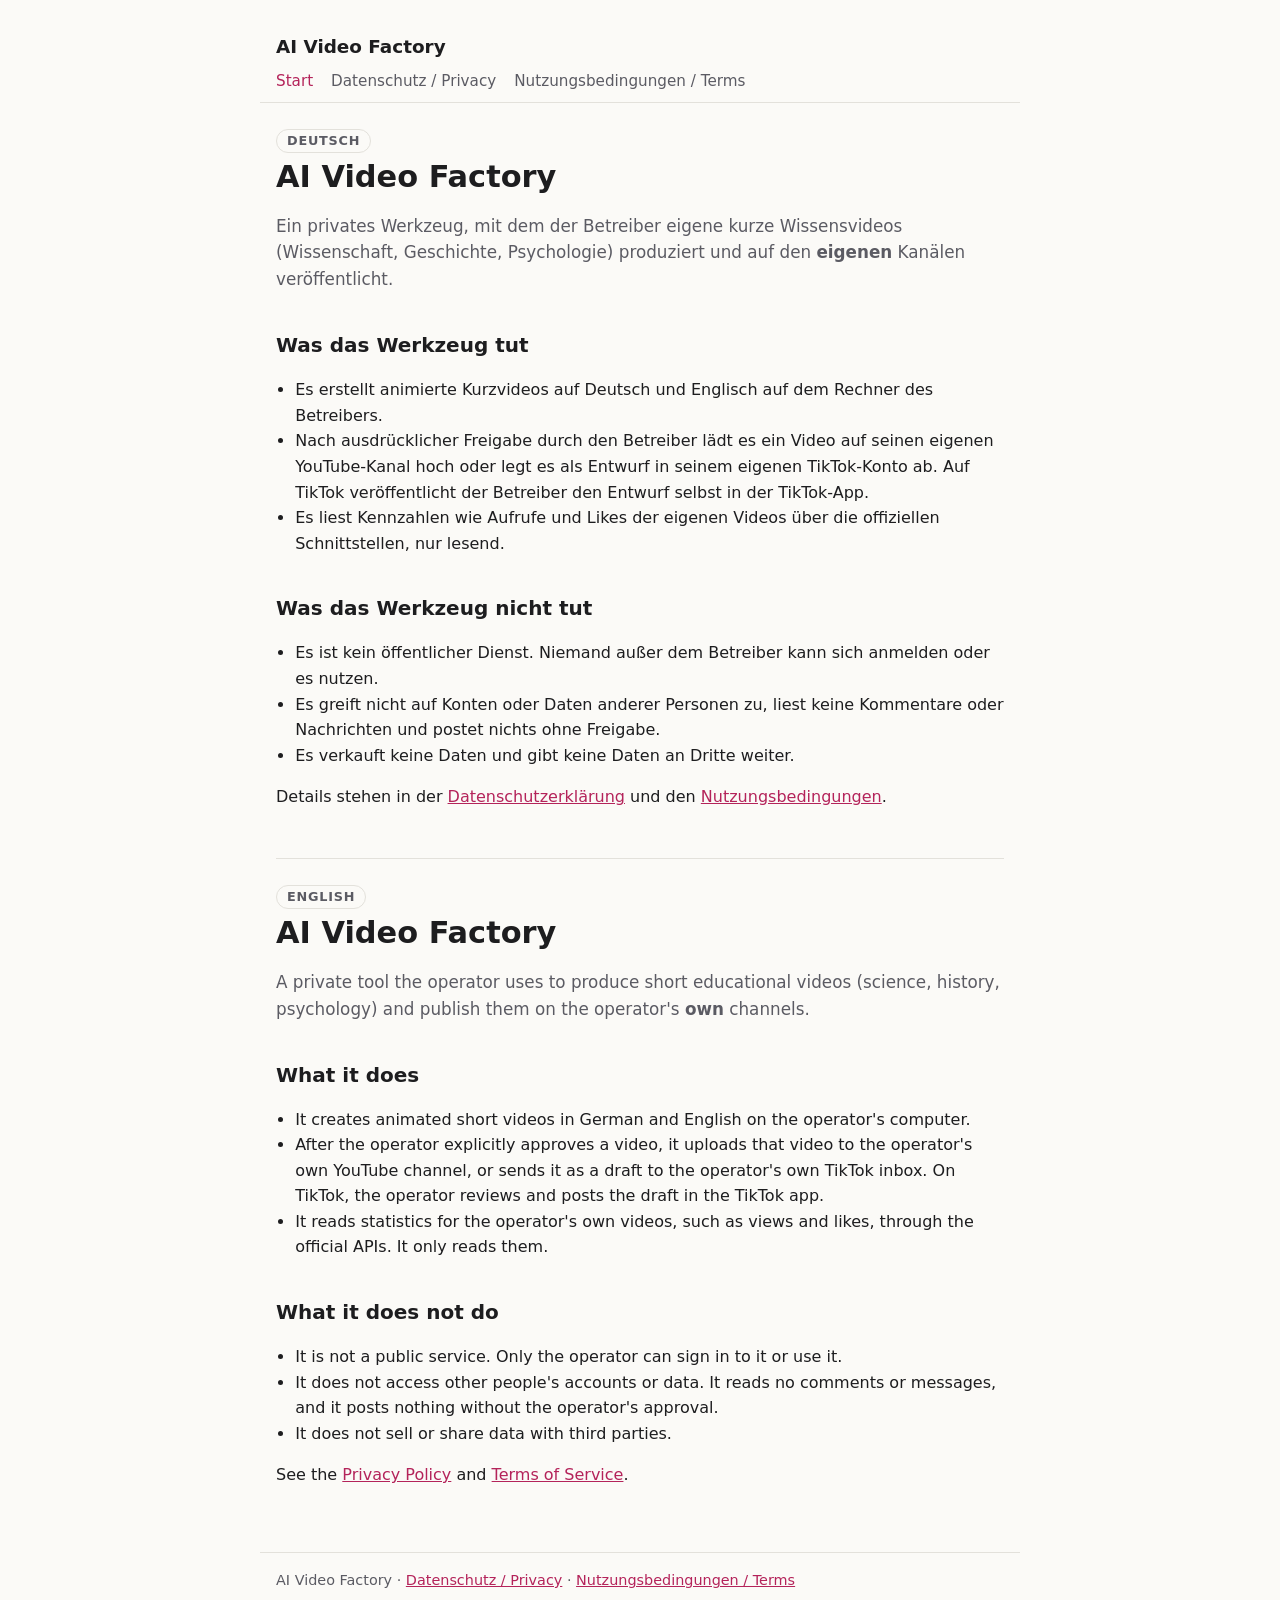
==== index.html @ d3d540ed "Website: Start, Datenschutz, Nutzungsbedingungen" ====
<!doctype html>
<html lang="de">
<head>
<meta charset="utf-8">
<meta name="robots" content="noindex, nofollow">
<meta name="viewport" content="width=device-width, initial-scale=1">
<title>AI Video Factory</title>
<meta name="description" content="AI Video Factory: a private tool for producing and publishing the operator's own short educational videos.">
<link rel="stylesheet" href="style.css">
</head>
<body>
<header>
  <a class="brand" href="index.html">AI Video Factory</a>
  <nav>
    <a href="index.html" aria-current="page">Start</a>
    <a href="privacy.html">Datenschutz / Privacy</a>
    <a href="terms.html">Nutzungsbedingungen / Terms</a>
  </nav>
</header>
<main>
  <section class="lang-block" lang="de">
    <span class="lang">Deutsch</span>
    <h1>AI Video Factory</h1>
    <p class="lead">Ein privates Werkzeug, mit dem der Betreiber eigene kurze Wissensvideos (Wissenschaft, Geschichte, Psychologie) produziert und auf den <strong>eigenen</strong> Kanälen veröffentlicht.</p>
    <h2>Was das Werkzeug tut</h2>
    <ul>
      <li>Es erstellt animierte Kurzvideos auf Deutsch und Englisch auf dem Rechner des Betreibers.</li>
      <li>Nach ausdrücklicher Freigabe durch den Betreiber lädt es ein Video auf seinen eigenen YouTube-Kanal hoch oder legt es als Entwurf in seinem eigenen TikTok-Konto ab. Auf TikTok veröffentlicht der Betreiber den Entwurf selbst in der TikTok-App.</li>
      <li>Es liest Kennzahlen wie Aufrufe und Likes der eigenen Videos über die offiziellen Schnittstellen, nur lesend.</li>
    </ul>
    <h2>Was das Werkzeug nicht tut</h2>
    <ul>
      <li>Es ist kein öffentlicher Dienst. Niemand außer dem Betreiber kann sich anmelden oder es nutzen.</li>
      <li>Es greift nicht auf Konten oder Daten anderer Personen zu, liest keine Kommentare oder Nachrichten und postet nichts ohne Freigabe.</li>
      <li>Es verkauft keine Daten und gibt keine Daten an Dritte weiter.</li>
    </ul>
    <p>Details stehen in der <a href="privacy.html">Datenschutzerklärung</a> und den <a href="terms.html">Nutzungsbedingungen</a>.</p>
  </section>

  <section class="lang-block" lang="en">
    <span class="lang">English</span>
    <h1>AI Video Factory</h1>
    <p class="lead">A private tool the operator uses to produce short educational videos (science, history, psychology) and publish them on the operator's <strong>own</strong> channels.</p>
    <h2>What it does</h2>
    <ul>
      <li>It creates animated short videos in German and English on the operator's computer.</li>
      <li>After the operator explicitly approves a video, it uploads that video to the operator's own YouTube channel, or sends it as a draft to the operator's own TikTok inbox. On TikTok, the operator reviews and posts the draft in the TikTok app.</li>
      <li>It reads statistics for the operator's own videos, such as views and likes, through the official APIs. It only reads them.</li>
    </ul>
    <h2>What it does not do</h2>
    <ul>
      <li>It is not a public service. Only the operator can sign in to it or use it.</li>
      <li>It does not access other people's accounts or data. It reads no comments or messages, and it posts nothing without the operator's approval.</li>
      <li>It does not sell or share data with third parties.</li>
    </ul>
    <p>See the <a href="privacy.html">Privacy Policy</a> and <a href="terms.html">Terms of Service</a>.</p>
  </section>
</main>
<footer>AI Video Factory · <a href="privacy.html">Datenschutz / Privacy</a> · <a href="terms.html">Nutzungsbedingungen / Terms</a></footer>
</body>
</html>
---- style.css ----
:root {
  --bg: #fbfaf7;
  --fg: #1d1d1f;
  --muted: #5b5b63;
  --line: #e3e1db;
  --accent: #b4235a;
  color-scheme: light dark;
}
@media (prefers-color-scheme: dark) {
  :root {
    --bg: #141416;
    --fg: #ececef;
    --muted: #a3a3ad;
    --line: #2d2d33;
    --accent: #f06a9b;
  }
}
* { box-sizing: border-box; }
body {
  margin: 0;
  background: var(--bg);
  color: var(--fg);
  font: 16px/1.6 system-ui, -apple-system, "Segoe UI", Roboto, sans-serif;
}
main, header, footer { max-width: 760px; margin: 0 auto; padding: 0 16px; }
header { padding-top: 32px; padding-bottom: 8px; border-bottom: 1px solid var(--line); }
header a.brand { color: var(--fg); text-decoration: none; font-weight: 700; font-size: 1.15rem; }
nav { display: flex; flex-wrap: wrap; gap: 4px 18px; margin-top: 8px; }
nav a { color: var(--muted); text-decoration: none; font-size: .95rem; }
nav a:hover, nav a[aria-current] { color: var(--accent); }
main { padding-top: 24px; padding-bottom: 48px; }
h1 { font-size: 1.9rem; line-height: 1.2; margin: .2em 0 .4em; }
h2 { font-size: 1.25rem; margin: 1.8em 0 .4em; }
h3 { font-size: 1.05rem; margin: 1.4em 0 .3em; }
a { color: var(--accent); }
p.lead { color: var(--muted); font-size: 1.05rem; }
.lang { display: inline-block; font-size: .8rem; font-weight: 600; letter-spacing: .06em; text-transform: uppercase; color: var(--muted); border: 1px solid var(--line); border-radius: 999px; padding: 1px 10px; }
section.lang-block + section.lang-block { margin-top: 48px; padding-top: 24px; border-top: 1px solid var(--line); }
ul { padding-left: 1.2em; }
footer { padding-top: 16px; padding-bottom: 32px; border-top: 1px solid var(--line); color: var(--muted); font-size: .9rem; }
.placeholder { background: #ffe9a8; color: #3b2f00; padding: 0 4px; border-radius: 3px; }
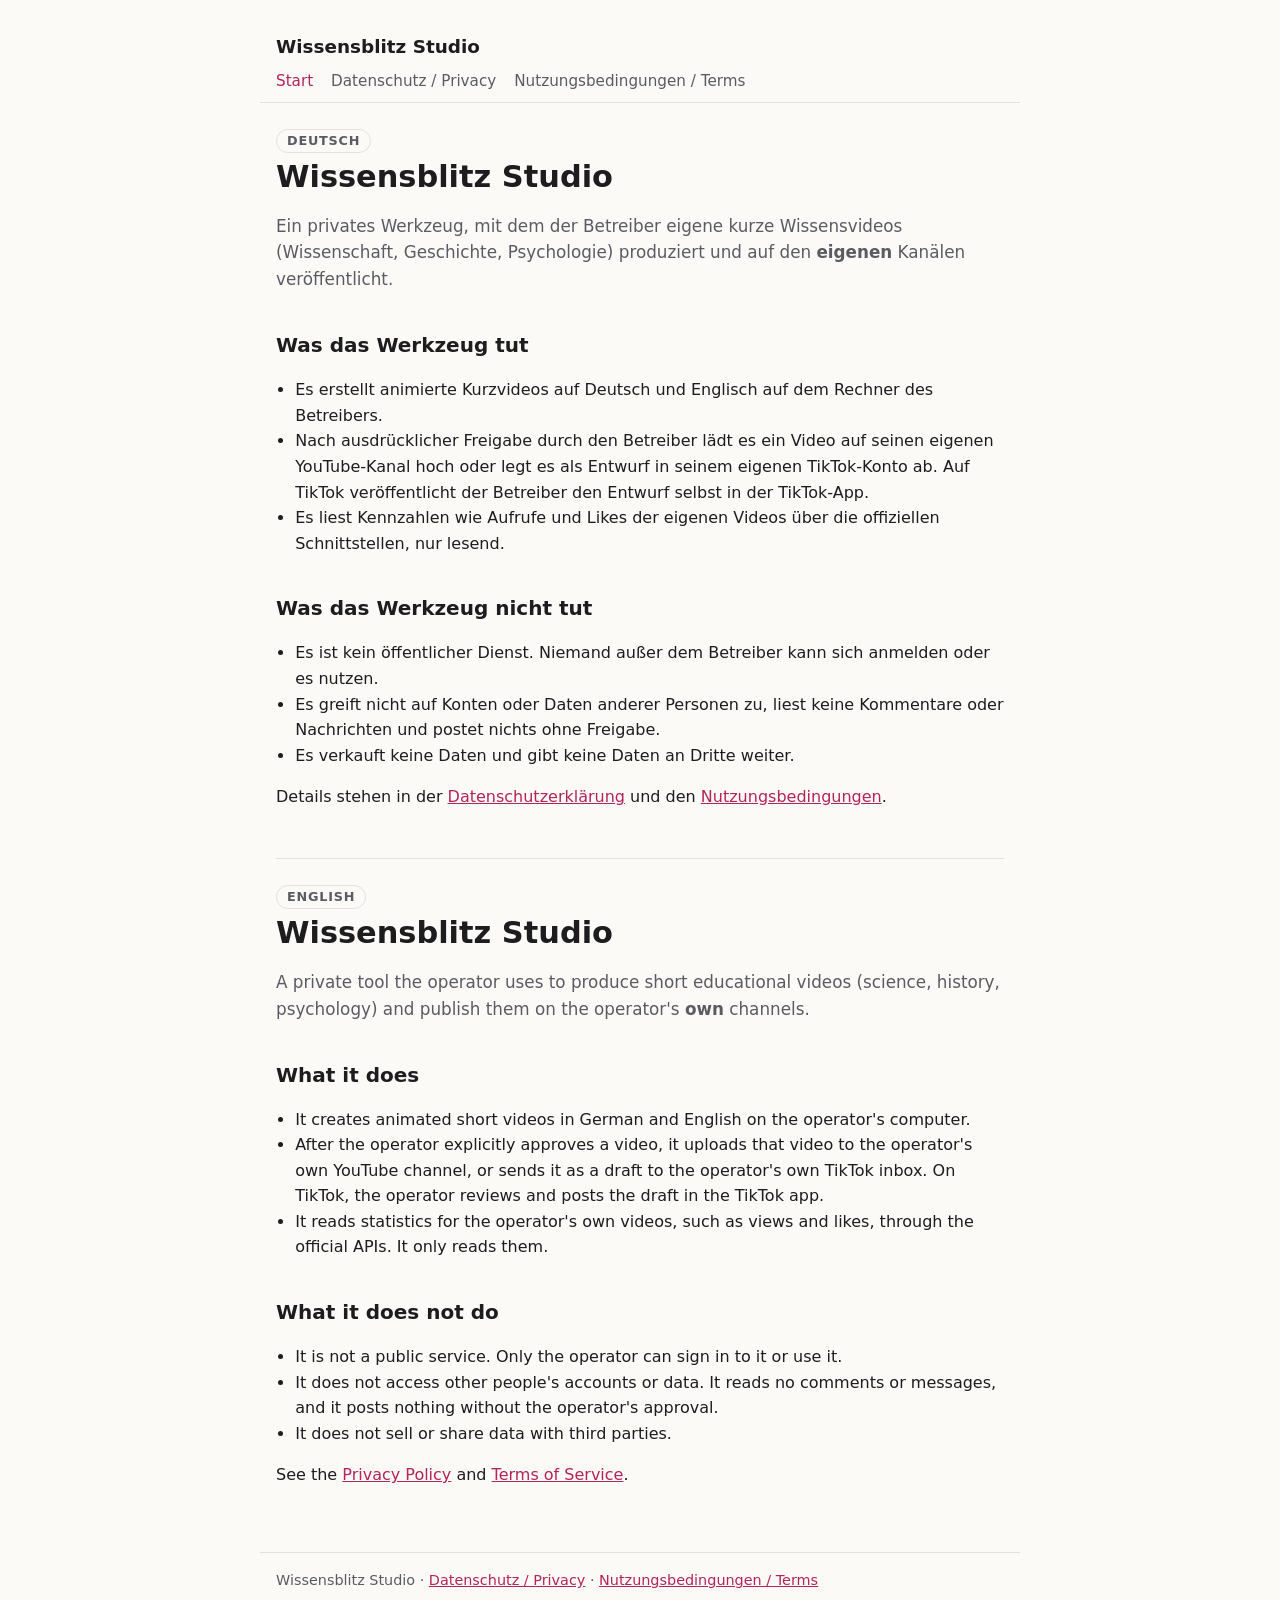
==== commit 54cf39d5: "Rename the tool to Wissensblitz Studio" ====
--- a/index.html
+++ b/index.html
@@ -4,13 +4,13 @@
 <meta charset="utf-8">
 <meta name="robots" content="noindex, nofollow">
 <meta name="viewport" content="width=device-width, initial-scale=1">
-<title>AI Video Factory</title>
-<meta name="description" content="AI Video Factory: a private tool for producing and publishing the operator's own short educational videos.">
+<title>Wissensblitz Studio</title>
+<meta name="description" content="Wissensblitz Studio: a private tool for producing and publishing the operator's own short educational videos.">
 <link rel="stylesheet" href="style.css">
 </head>
 <body>
 <header>
-  <a class="brand" href="index.html">AI Video Factory</a>
+  <a class="brand" href="index.html">Wissensblitz Studio</a>
   <nav>
     <a href="index.html" aria-current="page">Start</a>
     <a href="privacy.html">Datenschutz / Privacy</a>
@@ -20,7 +20,7 @@
 <main>
   <section class="lang-block" lang="de">
     <span class="lang">Deutsch</span>
-    <h1>AI Video Factory</h1>
+    <h1>Wissensblitz Studio</h1>
     <p class="lead">Ein privates Werkzeug, mit dem der Betreiber eigene kurze Wissensvideos (Wissenschaft, Geschichte, Psychologie) produziert und auf den <strong>eigenen</strong> Kanälen veröffentlicht.</p>
     <h2>Was das Werkzeug tut</h2>
     <ul>
@@ -39,7 +39,7 @@
 
   <section class="lang-block" lang="en">
     <span class="lang">English</span>
-    <h1>AI Video Factory</h1>
+    <h1>Wissensblitz Studio</h1>
     <p class="lead">A private tool the operator uses to produce short educational videos (science, history, psychology) and publish them on the operator's <strong>own</strong> channels.</p>
     <h2>What it does</h2>
     <ul>
@@ -56,6 +56,6 @@
     <p>See the <a href="privacy.html">Privacy Policy</a> and <a href="terms.html">Terms of Service</a>.</p>
   </section>
 </main>
-<footer>AI Video Factory · <a href="privacy.html">Datenschutz / Privacy</a> · <a href="terms.html">Nutzungsbedingungen / Terms</a></footer>
+<footer>Wissensblitz Studio · <a href="privacy.html">Datenschutz / Privacy</a> · <a href="terms.html">Nutzungsbedingungen / Terms</a></footer>
 </body>
 </html>
